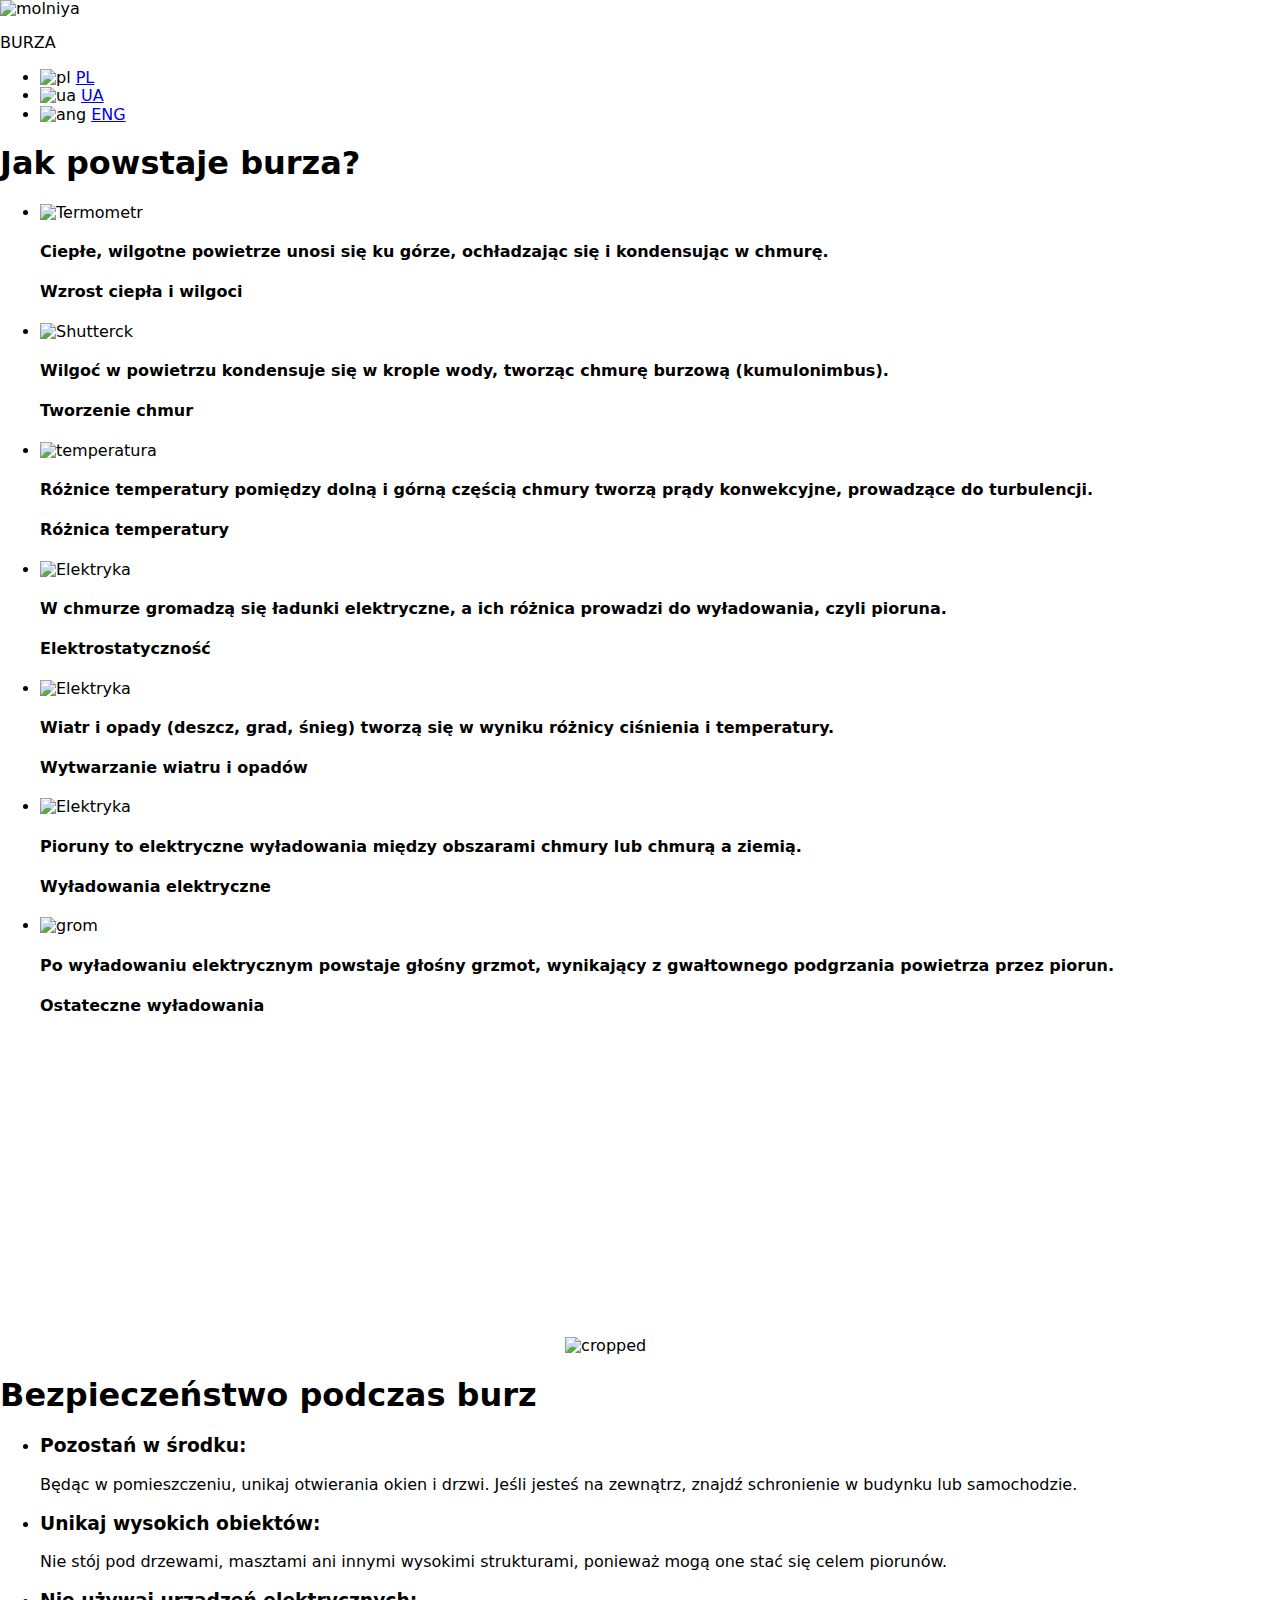
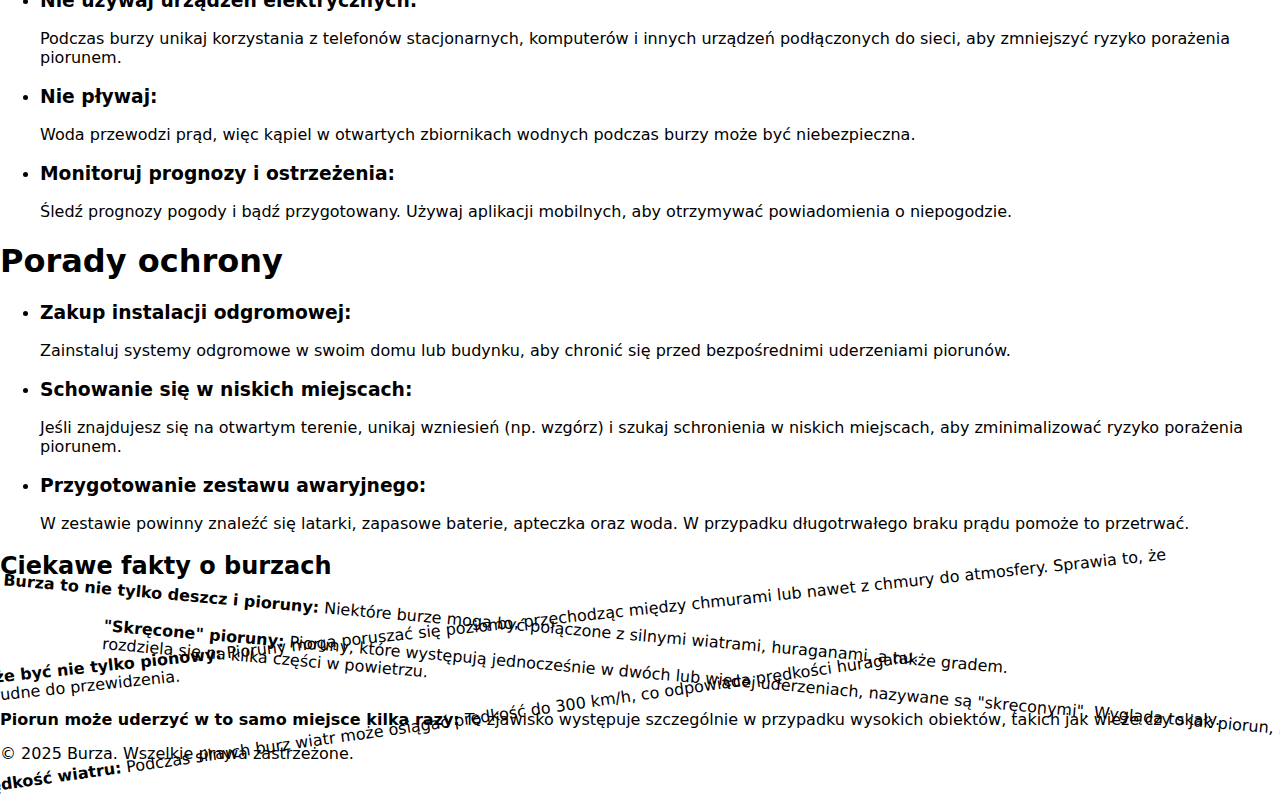
==== index.html @ 13538f31 "Create index.html" ====
<!DOCTYPE html>
<html lang="en">
<head>
    <meta charset="UTF-8">
    <meta name="viewport" content="width=device-width, initial-scale=1.0">
    <title>Burza</title>
    <link rel="stylesheet" href="./css/reset.css">
    <link rel="stylesheet" href="https://cdnjs.cloudflare.com/ajax/libs/modern-normalize/1.0.0/modern-normalize.min.css"/>
    <link rel="stylesheet" href="./css/styles.css">
    <link rel="preconnect" href="https://fonts.googleapis.com">
    <link rel="preconnect" href="https://fonts.gstatic.com" crossorigin>
    <link href="https://fonts.googleapis.com/css2?family=Raleway:wght@700&family=Roboto:wght@400;500;700;900&display=swap" rel="stylesheet">
    <link rel="icon" type="href" href="./images/storms_favicon.svg">
</head>
<body>
    <header class="header-pl">
        <div class="header-pl-container container">
            <div class="header-pl-block-logo">
                <img src="./images/molnija.png" alt="molniya" width="60px" height="60px" class="header-pl-image">
                <p class="header-pl-logo">BURZA</p>
            </div>

            <ul class="header-pl-list">
                <li class="header-pl-item pl-item">
                    <img src="./images/pl.svg" alt="pl">
                    <a href="/" class="header-pl-pl">PL</a>
                </li>
                <li class="header-pl-item ua-item">
                    <img src="./images/ua.svg" alt="ua">
                    <a href="./ua.html" class="header-pl-ua">UA</a>
                </li>
                <li class="header-pl-item ang-item">
                    <img src="./images/gb.svg" alt="ang">
                    <a href="./ang.html"class="header-pl-ang">ENG</a>
                </li>
            </ul>
        </div>
    </header>
    <main class="page-pl">
        <section class="overlord-pl">
            <div class="overlord-pl-container container">
                <h1 class="overlord-pl-h1">Jak powstaje burza?</h1>
                <ul class="overlord-pl-list">
                    <li class="overlord-pl-item">
                        <div class="overlord-pl-overlay-block">
                                <img class="overlord-pl-photo" src="./images/1termometr_d_850.jpg" alt="Termometr">
                            <div class="overlord-pl-overlay">
                                <h4 class="overlord-pl-description">Ciepłe, wilgotne powietrze unosi się ku górze, ochładzając się i kondensując w chmurę.</h4>
                            </div>
                        </div>
                        <h4 class="overlord-pl-title">Wzrost ciepła i wilgoci</h4>
                    </li>
                    <li class="overlord-pl-item">
                        <div class="overlord-pl-overlay-block">
                                <img class="overlord-pl-photo" src="./images/2chmury.gif" alt="Shutterck">
                            <div class="overlord-pl-overlay">
                                <h4 class="overlord-pl-description">Wilgoć w powietrzu kondensuje się w krople wody, tworząc chmurę burzową (kumulonimbus).</h4>
                            </div>
                        </div>
                        <h4 class="overlord-pl-title">Tworzenie chmur</h4>
                    </li>
                    <li class="overlord-pl-item">
                        <div class="overlord-pl-overlay-block">
                                <img class="overlord-pl-photo" src="./images/3temperatura.jpg" alt="temperatura">
                            <div class="overlord-pl-overlay">
                                <h4 class="overlord-pl-description">Różnice temperatury pomiędzy dolną i górną częścią chmury tworzą prądy konwekcyjne, prowadzące do turbulencji.</h4>
                            </div>
                        </div>
                        <h4 class="overlord-pl-title">Różnica temperatury</h4>
                    </li>
                    <li class="overlord-pl-item">
                        <div class="overlord-pl-overlay-block">
                                <img class="overlord-pl-photo" src="./images/4elektrycznosc.jpg" alt="Elektryka">
                            <div class="overlord-pl-overlay">
                                <h4 class="overlord-pl-description">W chmurze gromadzą się ładunki elektryczne, a ich różnica prowadzi do wyładowania, czyli pioruna.</h4>
                            </div>
                        </div>
                        <h4 class="overlord-pl-title">Elektrostatyczność</h4>
                    </li>
                    <li class="overlord-pl-item">
                        <div class="overlord-pl-overlay-block">
                                <img class="overlord-pl-photo" src="./images/5elektrystancja-wiatra.webp" alt="Elektryka">
                            <div class="overlord-pl-overlay">
                                <h4 class="overlord-pl-description">Wiatr i opady (deszcz, grad, śnieg) tworzą się w wyniku różnicy ciśnienia i temperatury.</h4>
                            </div>
                        </div>
                        <h4 class="overlord-pl-title">Wytwarzanie wiatru i opadów</h4>
                    </li>
                    <li class="overlord-pl-item">
                        <div class="overlord-pl-overlay-block">
                                <img class="overlord-pl-photo" src="./images/6_elektro.jpg" alt="Elektryka">
                            <div class="overlord-pl-overlay">
                                <h4 class="overlord-pl-description">Pioruny to elektryczne wyładowania między obszarami chmury lub chmurą a ziemią.</h4>
                            </div>
                        </div>
                        <h4 class="overlord-pl-title">Wyładowania elektryczne</h4>
                    </li>
                    <li class="overlord-pl-item">
                        <div class="overlord-pl-overlay-block">
                                <img class="overlord-pl-photo" src="./images/7_grom.jpg" alt="grom">
                            <div class="overlord-pl-overlay">
                                <h4 class="overlord-pl-description">Po wyładowaniu elektrycznym powstaje głośny grzmot, wynikający z gwałtownego podgrzania powietrza przez piorun.</h4>
                            </div>
                        </div>
                        <h4 class="overlord-pl-title">Ostateczne wyładowania</h4>
                    </li>
                </ul>
            </div>
        </section>
<section class="dragon-pl">
    <div class="dragon-pl-container container">
        <div class="dragon-pl-block-content">
        <iframe width="560" height="315" src="https://www.youtube.com/embed/67aWOY1XE5Q?si=nbrHmen4TeMuMe-R" title="YouTube video player" frameborder="0" allow="accelerometer; autoplay; clipboard-write; encrypted-media; gyroscope; picture-in-picture; web-share" referrerpolicy="strict-origin-when-cross-origin" allowfullscreen></iframe>
        <img src="./images/cropped_image.png" alt="cropped" class="dragon-pl-photo">
    </div>
    </div>
</section>
<section class="hero-pl">
    <div class="hero-pl-container container">
        <h1 class="hero-pl-title">Bezpieczeństwo podczas burz</h1>
<ul class="hero-pl-list">
    <li class="hero-pl-item">
        <h3 class="hero-pl-h3">Pozostań w środku:</h3>
<p class="hero-pl-description">Będąc w pomieszczeniu, unikaj otwierania okien i drzwi. Jeśli jesteś na zewnątrz, znajdź schronienie w budynku lub samochodzie.</p>
    </li>
    <li class="hero-pl-item">
        <h3 class="hero-pl-h3">Unikaj wysokich obiektów:</h3>
        <p class="hero-pl-description">Nie stój pod drzewami, masztami ani innymi wysokimi strukturami, ponieważ mogą one stać się celem piorunów.</p>
    </li>
    <li class="hero-pl-item">
        <h3 class="hero-pl-h3">Nie używaj urządzeń elektrycznych:</h3>
        <p class="hero-pl-description">Podczas burzy unikaj korzystania z telefonów stacjonarnych, komputerów i innych urządzeń podłączonych do sieci, aby zmniejszyć ryzyko porażenia piorunem.</p>
    </li>
    <li class="hero-pl-item">
        <h3 class="hero-pl-h3">Nie pływaj:</h3>
        <p class="hero-pl-description">Woda przewodzi prąd, więc kąpiel w otwartych zbiornikach wodnych podczas burzy może być niebezpieczna.</p>
    </li>
    <li class="hero-pl-item">
        <h3 class="hero-pl-h3">Monitoruj prognozy i ostrzeżenia:</h3>
        <p class="hero-pl-description">Śledź prognozy pogody i bądź przygotowany. Używaj aplikacji mobilnych, aby otrzymywać powiadomienia o niepogodzie.</p>
    </li>
</ul>
    </div>
</section>
<section class="hydra-pl">
    <div class="hydra-pl-container container">
        <h1 class="hydra-pl-title">Porady ochrony</h1>
<ul class="hydra-pl-list">
    <li class="hydra-pl-item">
        <h3 class="hydra-pl-h3">Zakup instalacji odgromowej:</h3>
<p class="hydra-pl-description">Zainstaluj systemy odgromowe w swoim domu lub budynku, aby chronić się przed bezpośrednimi uderzeniami piorunów.</p>
    </li>
    <li class="hydra-pl-item">
        <h3 class="hydra-pl-h3">Schowanie się w niskich miejscach:</h3>
        <p class="hydra-pl-description">Jeśli znajdujesz się na otwartym terenie, unikaj wzniesień (np. wzgórz) i szukaj schronienia w niskich miejscach, aby zminimalizować ryzyko porażenia piorunem.</p>
    </li>
    <li class="hydra-pl-item">
        <h3 class="hydra-pl-h3">Przygotowanie zestawu awaryjnego:</h3>
        <p class="hydra-pl-description">W zestawie powinny znaleźć się latarki, zapasowe baterie, apteczka oraz woda. W przypadku długotrwałego braku prądu pomoże to przetrwać.</p>
    </li>
</ul>
    </div>
</section>
<section class="facts-pl">
    <h2 class="facts-pl-title">Ciekawe fakty o burzach</h2>
    <div class="facts-pl-container">
        <div class="facts-pl-item" style="transform: rotate(-6deg) translateX(-100px);">
            <strong>Piorun może być nie tylko pionowy:</strong> Pioruny mogą poruszać się poziomo, przechodząc między chmurami lub nawet z chmury do atmosfery. Sprawia to, że są bardzo trudne do przewidzenia.
        </div>
        <div class="facts-pl-item" style="transform: rotate(5deg) translateY(-10px);">
            <strong>Burza to nie tylko deszcz i pioruny:</strong> Niektóre burze mogą być połączone z silnymi wiatrami, huraganami, a także gradem.
        </div>
        <div class="facts-pl-item" style="transform: rotate(-8deg) translateY(30px) translateX(-40px);">
            <strong>Prędkość wiatru:</strong> Podczas silnych burz wiatr może osiągać prędkość do 300 km/h, co odpowiada prędkości huraganu.
        </div>
        <div class="facts-pl-item" style="transform: rotate(5deg) translateY(-10px) translateX(100px);;">
            <strong>"Skręcone" pioruny:</strong> Pioruny, które występują jednocześnie w dwóch lub więcej uderzeniach, nazywane są "skręconymi". Wygląda to jak piorun, który rozdziela się na kilka części w powietrzu.
        </div>
        <div class="facts-pl-item" style="transform: rotate(-deg) translateY(9px) translateX(-15px);">
            <strong>Piorun może uderzyć w to samo miejsce kilka razy:</strong> To zjawisko występuje szczególnie w przypadku wysokich obiektów, takich jak wieże czy skały.
        </div>
    </div>
</section>
    </main>
    <footer class="footer-pl">
        <div class="footer-pl-container container">
            <p>&copy; 2025 Burza. Wszelkie prawa zastrzeżone.</p>
        </div>
    </footer>
    <script src="./js/index.js"></script>
</body>
</html>
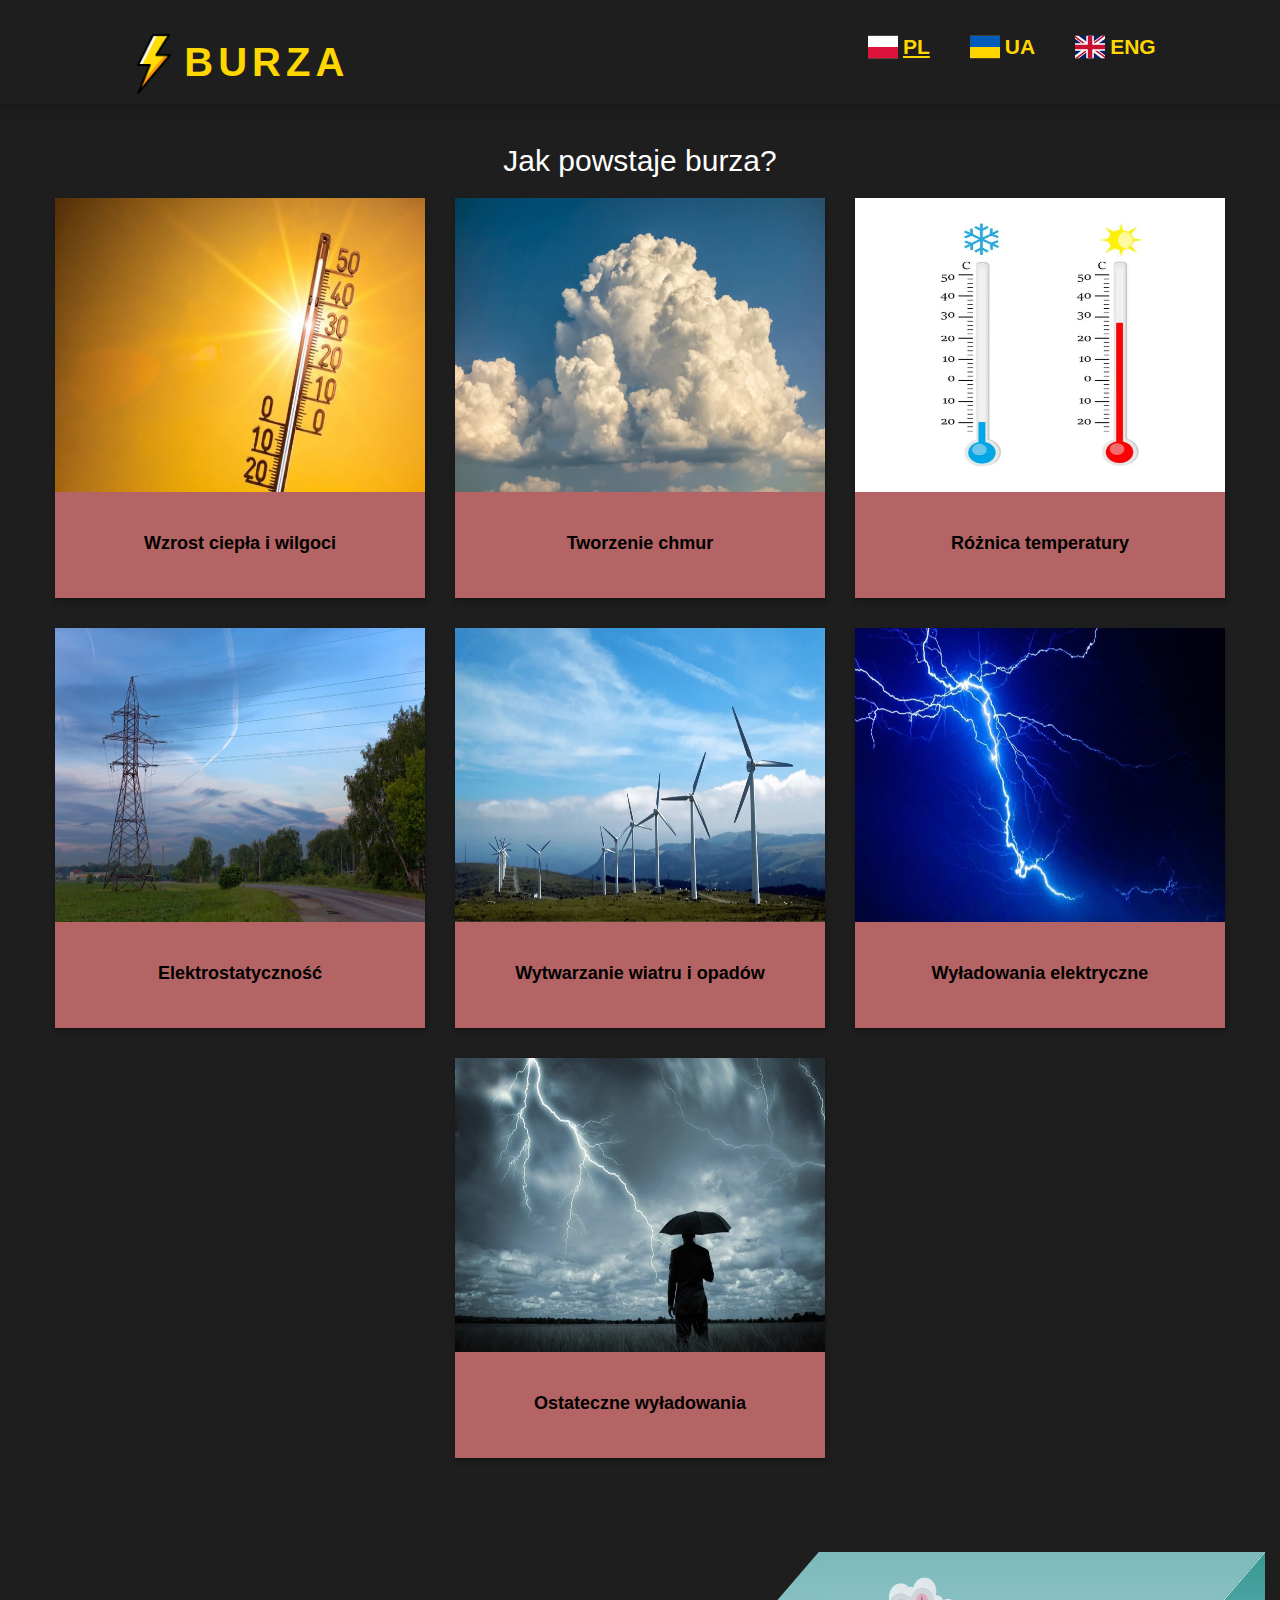
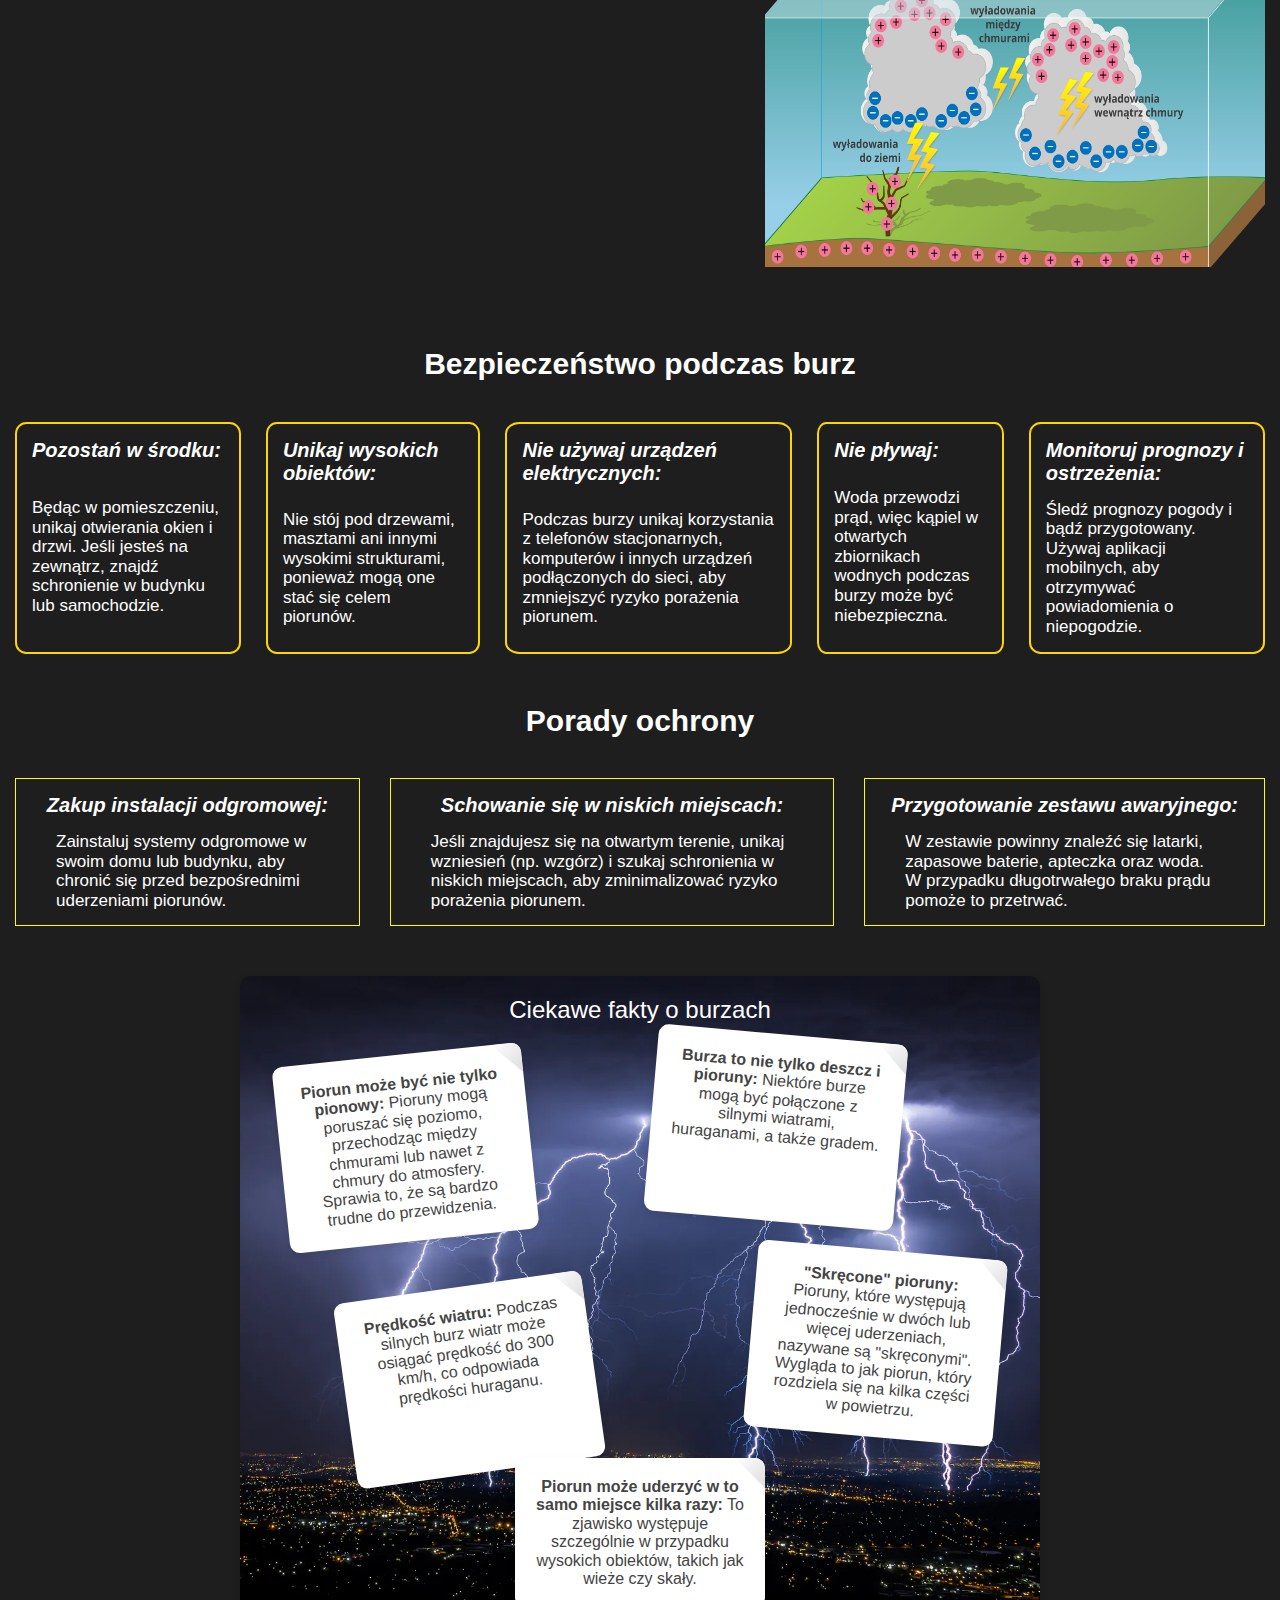
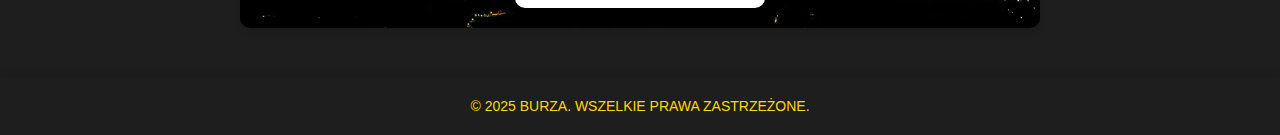
==== commit b96aba4c: "Update index.html" ====
--- a/index.html
+++ b/index.html
@@ -23,7 +23,7 @@
             <ul class="header-pl-list">
                 <li class="header-pl-item pl-item">
                     <img src="./images/pl.svg" alt="pl">
-                    <a href="/" class="header-pl-pl">PL</a>
+                    <a href="./index.html" class="header-pl-pl">PL</a>
                 </li>
                 <li class="header-pl-item ua-item">
                     <img src="./images/ua.svg" alt="ua">
--- a/css/styles.css
+++ b/css/styles.css
@@ -0,0 +1,934 @@
+
+body {
+    font-family: Arial, sans-serif;
+    background-color: #1E1E1E;
+}
+.container {
+    max-width: 1400px;
+	margin: 0 auto;
+	padding: 0 15px;
+}
+.header-pl {
+    padding-bottom: 10px;
+    margin-bottom: 40px;
+    box-shadow: 0 4px 10px rgba(0, 0, 0, 0.2);
+}
+.header-pl-container {
+    display: flex;
+    justify-content: space-around;
+}
+.header-pl-block-logo {
+    display: flex;
+
+
+    font-family: 'Arial', sans-serif;
+    font-size: 80px;
+    font-weight: bold;
+    color: #FFD700;
+    letter-spacing: 5px;
+    text-transform: uppercase;
+   
+}
+.header-pl-image {
+margin-top: 15%;
+}
+.header-pl-logo {
+    font-size: 40px;
+    color: #FFD700;
+    animation: glow 1.5s ease-in-out infinite alternate;
+    padding-top: 30px;
+    display: flex;
+    justify-content: center;
+    align-items: center;
+}
+@keyframes glow {
+    0% {
+        text-shadow: 0 0 5px #FFD700, 0 0 10px #FFD700, 0 0 15px #FFD700;
+    }
+    100% {
+        text-shadow: 0 0 20px #FFD700, 0 0 30px #FFD700, 0 0 50px #FFD700;
+    }
+}
+a {
+    text-decoration: none;
+}
+.header-pl-list {
+    display: flex;
+    gap: 40px;
+    align-items: center;
+    padding-left: 300px;
+    font-size: 21px;
+    font-weight: 600;
+}
+.header-pl-item {
+    display: flex;
+    gap: 5px;
+}
+.header-pl-pl {
+    color: #FFD700;
+    text-decoration: underline;
+}
+.header-pl-ua {
+    color: #FFD700;
+}
+.header-pl-ang {
+    color: #FFD700;
+}
+
+
+
+.overlord-pl {
+    margin-bottom: 94px;
+}
+.overlord-pl-container {
+}
+.overlord-pl-h1 {
+display: flex;
+justify-content: center;
+color: #FFF;
+font-size: 30px;
+padding-bottom: 20px;
+}
+.overlord-pl-list {
+    display: flex;
+    flex: 1 1 calc((100% - 30px * 3) / 4);
+    flex-wrap: wrap;
+    justify-content: center;
+    gap: 30px;
+}
+.overlord-pl-item {
+    height: 400px;
+    flex-shrink: 0;
+    background: #FFF;
+    box-shadow: 1px 4px 6px 0px rgba(0, 0, 0, 0.16), 0px 4px 4px 0px rgba(0, 0, 0, 0.06), 0px 1px 1px 0px rgba(0, 0, 0, 0.12);
+    list-style-type: none;
+    background-color: #b46464;
+}
+.overlord-pl-overlay-block {
+    position: relative;
+    overflow: hidden;
+    
+}
+.overlord-pl-photo {
+    width: 370px;
+    height: 294px;
+  
+}
+.overlord-pl-overlay {
+    position: absolute;
+  top: 0;
+  left: 0;
+  width: 370px;
+  height: 295px;
+  flex-shrink: 0;
+  background: rgba(33, 150, 243, 0.90);
+  transition: transform 250ms ease-in-out;
+  transform: translateY(150%);
+  display: flex;
+  justify-content: center;
+  padding-top:65px;
+  
+}
+.overlord-pl-description {
+    
+    color: #FFF;
+    font-size: 18px;
+    font-style: normal;
+    font-weight: 400;
+    line-height: 28px;
+    letter-spacing: 0.54px;
+    width: 322px;
+    
+}
+.overlord-pl-title {
+    display: flex;
+    justify-content: center;
+padding-top: 41px;
+    font-size: 18px;
+    background-color: #b46464;
+font-weight: 600;
+}
+
+.overlord-pl-item:hover{
+    background-color: #b46464;
+  box-shadow: 1px 4px 6px 0px rgba(0, 0, 0, 0.16), 0px 4px 4px 0px rgba(0, 0, 0, 0.06), 0px 1px 1px 0px rgba(0, 0, 0, 0.12);
+  width: 370px;
+  height: 400px;
+}
+
+
+  .overlord-pl-item:hover .overlord-pl-overlay{
+    transform: translateY(0);
+    overflow: hidden;
+  } 
+  
+  
+  .overlord-pl-description{
+    color: #FFF;
+    font-size: 18px;
+    font-style: normal;
+    font-weight: 400;
+    line-height: 28px;
+    letter-spacing: 0.54px;
+    width: 322px;
+  }
+
+
+  .dragon-pl {
+    display: flex;
+    justify-content: space-between;
+    margin-bottom: 80px;
+  }
+  .dragon-pl-container {
+  
+  }
+
+  .dragon-pl-block-content {
+    display: flex;
+    justify-content: space-between;
+  }
+.dragon-pl-photo {
+    width: 40%;
+}
+
+.hero-pl {
+margin-bottom: 50px;
+color: #FFF;
+}
+.hero-pl-container {
+
+}
+.hero-pl-title {
+display: flex;
+justify-content: center;
+align-items: center;
+font-weight: 700;
+font-size: 30px;
+padding-bottom: 40px;
+}
+.hero-pl-list {
+list-style-type: none;
+ display: flex;
+flex: 1 1 calc((100% - 30px * 4) / 5);
+gap: 25px;
+}
+.hero-pl-item {
+display: flex;
+flex-wrap: wrap;
+border: 2px solid #FFD700;
+border-radius: 5%;
+padding: 15px;
+}
+.hero-pl-h3 {
+    font-weight: 600;
+    font-size: 20px;
+    font-style: italic;
+    padding-bottom: 15px;
+}
+.hero-pl-description {
+    font-weight: normal;
+font-size: 17px;
+}
+
+
+
+
+
+.hydra-pl {
+    margin-bottom: 45px;
+    color: #FFF;
+}
+.hydra-pl-container {
+}
+.hydra-pl-title {
+    display: flex;
+justify-content: center;
+align-items: center;
+font-weight: 700;
+font-size: 30px;
+padding-bottom: 40px;
+
+}
+.hydra-pl-list {
+    list-style-type: none;
+ display: flex;
+flex: 1 1 calc((100% - 30px * 2) / 3);
+gap: 30px;
+}
+.hydra-pl-item {
+   padding: 15px;
+    border: 1px ridge  yellow;
+}
+.hydra-pl-h3 {
+    font-weight: 600;
+    font-size: 20px;
+    font-style: italic;
+    padding-bottom: 15px;
+    display: flex;
+    justify-content: center;
+    align-items: center;
+}
+.hydra-pl-description {
+    font-weight: normal;
+    font-size: 17px;
+    padding: 0 25px 0 25px;
+}
+.facts-pl {
+    max-width: 800px;
+    margin: 50px auto;
+    padding: 20px;
+    background-image: url('/images/burza2.webp');
+    background-size: cover;
+    background-position: center;
+    background-repeat: no-repeat;
+    border-radius: 10px;
+    box-shadow: 0px 4px 10px rgba(0, 0, 0, 0.1);
+    text-align: center;
+}
+.facts-pl-title {
+    font-size: 24px;
+    color: #fff;
+    margin-bottom: 20px;
+}
+.facts-pl-container {
+    position: relative;
+    display: flex;
+    flex-wrap: wrap;
+    gap: 20px;
+    justify-content: center;
+    perspective: 500px;
+}
+.facts-pl-item {
+    background: #fff;
+    padding: 20px;
+    border-radius: 10px;
+    box-shadow: 0px 4px 8px rgba(0, 0, 0, 0.1);
+    font-size: 16px;
+    color: #444;
+    position: relative;
+    width: 250px;
+    transition: transform 0.2s ease-in-out;
+}
+.facts-pl-item::after {
+    content: "";
+    position: absolute;
+    top: 0;
+    right: 0;
+    width: 30px;
+    height: 30px;
+    background: linear-gradient(135deg, #ffffff 0%, #ddd 100%);
+    clip-path: polygon(0% 0%, 100% 0%, 100% 100%);
+    border-top-right-radius: 10px;
+}
+.facts-pl-item:hover {
+    transform: rotate(0deg) scale(1.1);
+}
+footer {
+    background-color: #1E1E1E;
+    color: #FFD700;
+    padding: 20px 0;
+    text-align: center;
+    font-size: 16px;
+    font-weight: 400;
+    position: relative;
+    bottom: 0;
+    width: 100%;
+    box-shadow: 0 -2px 10px rgba(0, 0, 0, 0.1);
+}
+footer p {
+    margin: 0;
+    color: #FFD700;
+    font-size: 14px;
+    font-weight: 300;
+    text-transform: uppercase;
+}
+footer p a {
+    color: #FFD700;
+    text-decoration: none;
+}
+footer p a:hover {
+    text-decoration: underline;
+}
+.header-ua {
+    padding-bottom: 10px;
+    margin-bottom: 40px;
+    box-shadow: 0 4px 10px rgba(0, 0, 0, 0.2);
+}
+.header-ua-container {
+    display: flex;
+    justify-content: space-around;
+}
+.header-ua-block-logo {
+    display: flex;
+
+
+    font-family: 'Arial', sans-serif;
+    font-size: 80px;
+    font-weight: bold;
+    color: #FFD700;
+    letter-spacing: 5px;
+    text-transform: uppercase;
+   
+}
+.header-ua-image {
+margin-top: 15%;
+}
+.header-ua-logo {
+    font-size: 40px;
+    color: #FFD700;
+    animation: glow 1.5s ease-in-out infinite alternate;
+    padding-top: 30px;
+    display: flex;
+    justify-content: center;
+    align-items: center;
+}
+@keyframes glow {
+    0% {
+        text-shadow: 0 0 5px #FFD700, 0 0 10px #FFD700, 0 0 15px #FFD700;
+    }
+    100% {
+        text-shadow: 0 0 20px #FFD700, 0 0 30px #FFD700, 0 0 50px #FFD700;
+    }
+}
+a {
+    text-decoration: none;
+}
+.header-ua-list {
+    display: flex;
+    gap: 40px;
+    align-items: center;
+    padding-left: 300px;
+    font-size: 21px;
+    font-weight: 600;
+}
+.header-ua-item {
+    display: flex;
+    gap: 5px;
+}
+.header-ua-pl {
+    color: #FFD700;
+}
+.header-ua-ua {
+    color: #FFD700;
+    text-decoration: underline;
+}
+.header-ua-ang {
+    color: #FFD700;
+}
+
+
+
+.overlord-ua {
+    margin-bottom: 94px;
+}
+.overlord-ua-h1 {
+display: flex;
+justify-content: center;
+color: #FFF;
+font-size: 30px;
+padding-bottom: 20px;
+}
+.overlord-ua-list {
+    display: flex;
+    flex: 1 1 calc((100% - 30px * 3) / 4);
+    flex-wrap: wrap;
+    justify-content: center;
+    gap: 30px;
+}
+.overlord-ua-item {
+    height: 400px;
+    flex-shrink: 0;
+    background: #FFF;
+    box-shadow: 1px 4px 6px 0px rgba(0, 0, 0, 0.16), 0px 4px 4px 0px rgba(0, 0, 0, 0.06), 0px 1px 1px 0px rgba(0, 0, 0, 0.12);
+    list-style-type: none;
+    background-color: #b46464;
+}
+.overlord-ua-overlay-block {
+    position: relative;
+    overflow: hidden;
+    
+}
+.overlord-ua-photo {
+    width: 370px;
+    height: 294px;
+}
+.overlord-ua-overlay {
+    position: absolute;
+  top: 0;
+  left: 0;
+  width: 370px;
+  height: 295px;
+  flex-shrink: 0;
+  background: rgba(33, 150, 243, 0.90);
+  transition: transform 250ms ease-in-out;
+  transform: translateY(150%);
+  display: flex;
+  justify-content: center;
+  padding-top:65px;
+  
+}
+.overlord-ua-description {
+    color: #FFF;
+    font-size: 18px;
+    font-style: normal;
+    font-weight: 400;
+    line-height: 28px;
+    letter-spacing: 0.54px;
+    width: 322px;
+    
+}
+.overlord-ua-title {
+    display: flex;
+    justify-content: center;
+padding-top: 41px;
+    font-size: 18px;
+    background-color: #b46464;
+font-weight: 600;
+}
+.overlord-ua-item:hover{
+    background-color: #b46464;
+  box-shadow: 1px 4px 6px 0px rgba(0, 0, 0, 0.16), 0px 4px 4px 0px rgba(0, 0, 0, 0.06), 0px 1px 1px 0px rgba(0, 0, 0, 0.12);
+  width: 370px;
+  height: 400px;
+}
+  .overlord-ua-item:hover .overlord-ua-overlay{
+    transform: translateY(0);
+    overflow: hidden;
+  } 
+  .overlord-ua-description{
+    color: #FFF;
+    font-size: 18px;
+    font-style: normal;
+    font-weight: 400;
+    line-height: 28px;
+    letter-spacing: 0.54px;
+    width: 322px;
+  }
+  .dragon-ua {
+    display: flex;
+    justify-content: space-between;
+    margin-bottom: 80px;
+  }
+  .dragon-ua-block-content {
+    display: flex;
+    justify-content: space-between;
+  }
+.dragon-ua-photo {
+    width: 40%;
+}
+.hero-ua {
+margin-bottom: 50px;
+color: #FFF;
+}
+.hero-ua-title {
+display: flex;
+justify-content: center;
+align-items: center;
+font-weight: 700;
+font-size: 30px;
+padding-bottom: 40px;
+}
+.hero-ua-list {
+list-style-type: none;
+ display: flex;
+flex: 1 1 calc((100% - 30px * 4) / 5);
+gap: 25px;
+}
+.hero-ua-item {
+display: flex;
+flex-wrap: wrap;
+border: 2px solid #FFD700;
+border-radius: 5%;
+padding: 15px;
+}
+.hero-ua-h3 {
+    font-weight: 600;
+    font-size: 20px;
+    font-style: italic;
+    padding-bottom: 15px;
+}
+.hero-ua-description {
+    font-weight: normal;
+font-size: 17px;
+}
+
+
+
+
+
+.hydra-ua {
+    margin-bottom: 45px;
+    color: #FFF;
+}
+.hydra-ua-container {
+}
+.hydra-ua-title {
+    display: flex;
+justify-content: center;
+align-items: center;
+font-weight: 700;
+font-size: 30px;
+padding-bottom: 40px;
+
+}
+.hydra-ua-list {
+    list-style-type: none;
+ display: flex;
+flex: 1 1 calc((100% - 30px * 2) / 3);=
+gap: 30px;
+}
+.hydra-ua-item {
+   padding: 15px;
+    border: 1px ridge  yellow;
+}
+.hydra-ua-h3 {
+    font-weight: 600;
+    font-size: 20px;
+    font-style: italic;
+    padding-bottom: 15px;
+    display: flex;
+    justify-content: center;
+    align-items: center;
+}
+.hydra-ua-description {
+    font-weight: normal;
+    font-size: 17px;
+    padding: 0 25px 0 25px;
+}
+.facts-ua {
+    max-width: 800px;
+    margin: 50px auto;
+    padding: 20px;
+    background-image: url('/images/burza2.webp');
+    background-size: cover;
+    background-position: center;
+    background-repeat: no-repeat;
+    border-radius: 10px;
+    box-shadow: 0px 4px 10px rgba(0, 0, 0, 0.1);
+    text-align: center;
+}
+.facts-ua-title {
+    font-size: 24px;
+    color: #fff;
+    margin-bottom: 20px;
+}
+.facts-ua-container {
+    position: relative;
+    display: flex;
+    flex-wrap: wrap;
+    gap: 20px;
+    justify-content: center;
+    perspective: 500px;
+}
+.facts-ua-item {
+    background: #fff;
+    padding: 20px;
+    border-radius: 10px;
+    box-shadow: 0px 4px 8px rgba(0, 0, 0, 0.1);
+    font-size: 16px;
+    color: #444;
+    position: relative;
+    width: 250px;
+    transition: transform 0.2s ease-in-out;
+}
+.facts-ua-item::after {
+    content: "";
+    position: absolute;
+    top: 0;
+    right: 0;
+    width: 30px;
+    height: 30px;
+    background: linear-gradient(135deg, #ffffff 0%, #ddd 100%);
+    clip-path: polygon(0% 0%, 100% 0%, 100% 100%);
+    border-top-right-radius: 10px;
+}
+.facts-ua-item:hover {
+    transform: rotate(0deg) scale(1.1);
+}
+.header-eng {
+    padding-bottom: 10px;
+    margin-bottom: 40px;
+    box-shadow: 0 4px 10px rgba(0, 0, 0, 0.2);
+}
+.header-eng-container {
+    display: flex;
+    justify-content: space-around;
+}
+.header-eng-block-logo {
+    display: flex;
+    font-family: 'Arial', sans-serif;
+    font-size: 80px;
+    font-weight: bold;
+    color: #FFD700;
+    letter-spacing: 5px;
+    text-transform: uppercase;
+}
+.header-eng-image {
+margin-top: 15%;
+}
+.header-eng-logo {
+    font-size: 40px;
+    color: #FFD700;
+    animation: glow 1.5s ease-in-out infinite alternate;
+    padding-top: 30px;
+    display: flex;
+    justify-content: center;
+    align-items: center;
+}
+@keyframes glow {
+    0% {
+        text-shadow: 0 0 5px #FFD700, 0 0 10px #FFD700, 0 0 15px #FFD700;
+    }
+    100% {
+        text-shadow: 0 0 20px #FFD700, 0 0 30px #FFD700, 0 0 50px #FFD700;
+    }
+}
+a {
+    text-decoration: none;
+}
+.header-eng-list {
+    display: flex;
+    gap: 40px;
+    align-items: center;
+    padding-left: 300px;
+    font-size: 21px;
+    font-weight: 600;
+}
+.header-eng-item {
+    display: flex;
+    gap: 5px;
+}
+.header-eng-pl {
+    color: #FFD700;
+}
+.header-eng-ua {
+    color: #FFD700;
+}
+.header-eng-ang {
+    color: #FFD700;
+    text-decoration: underline;
+}
+.overlord-eng {
+    margin-bottom: 94px;
+}
+.overlord-eng-h1 {
+display: flex;
+justify-content: center;
+color: #FFF;
+font-size: 30px;
+padding-bottom: 20px;
+}
+.overlord-eng-list {
+    display: flex;
+    flex: 1 1 calc((100% - 30px * 3) / 4);
+    flex-wrap: wrap;
+    justify-content: center;
+    gap: 30px;
+}
+.overlord-eng-item {
+    height: 400px;
+    flex-shrink: 0;
+    background: #FFF;
+    box-shadow: 1px 4px 6px 0px rgba(0, 0, 0, 0.16), 0px 4px 4px 0px rgba(0, 0, 0, 0.06), 0px 1px 1px 0px rgba(0, 0, 0, 0.12);
+    list-style-type: none;
+    background-color: #b46464;
+}
+.overlord-eng-overlay-block {
+    position: relative;
+    overflow: hidden;
+    
+}
+.overlord-eng-photo {
+    width: 370px;
+    height: 294px;
+}
+.overlord-eng-overlay {
+    position: absolute;
+  top: 0;
+  left: 0;
+  width: 370px;
+  height: 295px;
+  flex-shrink: 0;
+  background: rgba(33, 150, 243, 0.90);
+  transition: transform 250ms ease-in-out;
+  transform: translateY(150%);
+  display: flex;
+  justify-content: center;
+  padding-top:65px;
+  
+}
+.overlord-eng-description {
+    color: #FFF;
+    font-size: 18px;
+    font-style: normal;
+    font-weight: 400;
+    line-height: 28px;
+    letter-spacing: 0.54px;
+    width: 322px;
+    
+}
+.overlord-eng-title {
+    display: flex;
+    justify-content: center;
+padding-top: 41px;
+    font-size: 18px;
+    background-color: #b46464;
+font-weight: 600;
+}
+.overlord-eng-item:hover{
+    background-color: #b46464;
+  box-shadow: 1px 4px 6px 0px rgba(0, 0, 0, 0.16), 0px 4px 4px 0px rgba(0, 0, 0, 0.06), 0px 1px 1px 0px rgba(0, 0, 0, 0.12);
+  width: 370px;
+  height: 400px;
+}
+
+
+  .overlord-eng-item:hover .overlord-eng-overlay{
+    transform: translateY(0);
+    overflow: hidden;
+  } 
+  .overlord-eng-description{
+    color: #FFF;
+    font-size: 18px;
+    font-style: normal;
+    font-weight: 400;
+    line-height: 28px;
+    letter-spacing: 0.54px;
+    width: 322px;
+  }
+  .dragon-eng {
+    display: flex;
+    justify-content: space-between;
+    margin-bottom: 80px;
+  }
+  .dragon-eng-block-content {
+    display: flex;
+    justify-content: space-between;
+  }
+.dragon-eng-photo {
+    width: 40%;
+}
+.hero-eng {
+margin-bottom: 50px;
+color: #FFF;
+}
+.hero-eng-title {
+display: flex;
+justify-content: center;
+align-items: center;
+font-weight: 700;
+font-size: 30px;
+padding-bottom: 40px;
+}
+.hero-eng-list {
+list-style-type: none;
+ display: flex;
+flex: 1 1 calc((100% - 30px * 4) / 5);
+gap: 25px;
+}
+.hero-eng-item {
+display: flex;
+flex-wrap: wrap;
+border: 2px solid #FFD700;
+border-radius: 5%;
+padding: 15px;
+}
+.hero-eng-h3 {
+    font-weight: 600;
+    font-size: 20px;
+    font-style: italic;
+    padding-bottom: 15px;
+}
+.hero-eng-description {
+    font-weight: normal;
+font-size: 17px;
+}
+.hydra-eng {
+    margin-bottom: 45px;
+    color: #FFF;
+}
+.hydra-eng-container {
+}
+.hydra-eng-title {
+    display: flex;
+justify-content: center;
+align-items: center;
+font-weight: 700;
+font-size: 30px;
+padding-bottom: 40px;
+
+}
+.hydra-eng-list {
+    list-style-type: none;
+ display: flex;
+flex: 1 1 calc((100% - 30px * 2) / 3);=
+gap: 30px;
+}
+.hydra-eng-item {
+   padding: 15px;
+    border: 1px ridge  yellow;
+}
+.hydra-eng-h3 {
+    font-weight: 600;
+    font-size: 20px;
+    font-style: italic;
+    padding-bottom: 15px;
+    display: flex;
+    justify-content: center;
+    align-items: center;
+}
+.hydra-eng-description {
+    font-weight: normal;
+    font-size: 17px;
+    padding: 0 25px 0 25px;
+}
+.facts-eng {
+    max-width: 800px;
+    margin: 50px auto;
+    padding: 20px;
+    background-image: url('/images/burza2.webp');
+    background-size: cover;
+    background-position: center;
+    background-repeat: no-repeat;
+    border-radius: 10px;
+    box-shadow: 0px 4px 10px rgba(0, 0, 0, 0.1);
+    text-align: center;
+}
+.facts-eng-title {
+    font-size: 24px;
+    color: #fff;
+    margin-bottom: 20px;
+}
+.facts-eng-container {
+    position: relative;
+    display: flex;
+    flex-wrap: wrap;
+    gap: 20px;
+    justify-content: center;
+    perspective: 500px;
+}
+.facts-eng-item {
+    background: #fff;
+    padding: 20px;
+    border-radius: 10px;
+    box-shadow: 0px 4px 8px rgba(0, 0, 0, 0.1);
+    font-size: 16px;
+    color: #444;
+    position: relative;
+    width: 250px;
+    transition: transform 0.2s ease-in-out;
+}
+.facts-eng-item::after {
+    content: "";
+    position: absolute;
+    top: 0;
+    right: 0;
+    width: 30px;
+    height: 30px;
+    background: linear-gradient(135deg, #ffffff 0%, #ddd 100%);
+    clip-path: polygon(0% 0%, 100% 0%, 100% 100%);
+    border-top-right-radius: 10px;
+}
+.facts-eng-item:hover {
+    transform: rotate(0deg) scale(1.1);
+}
